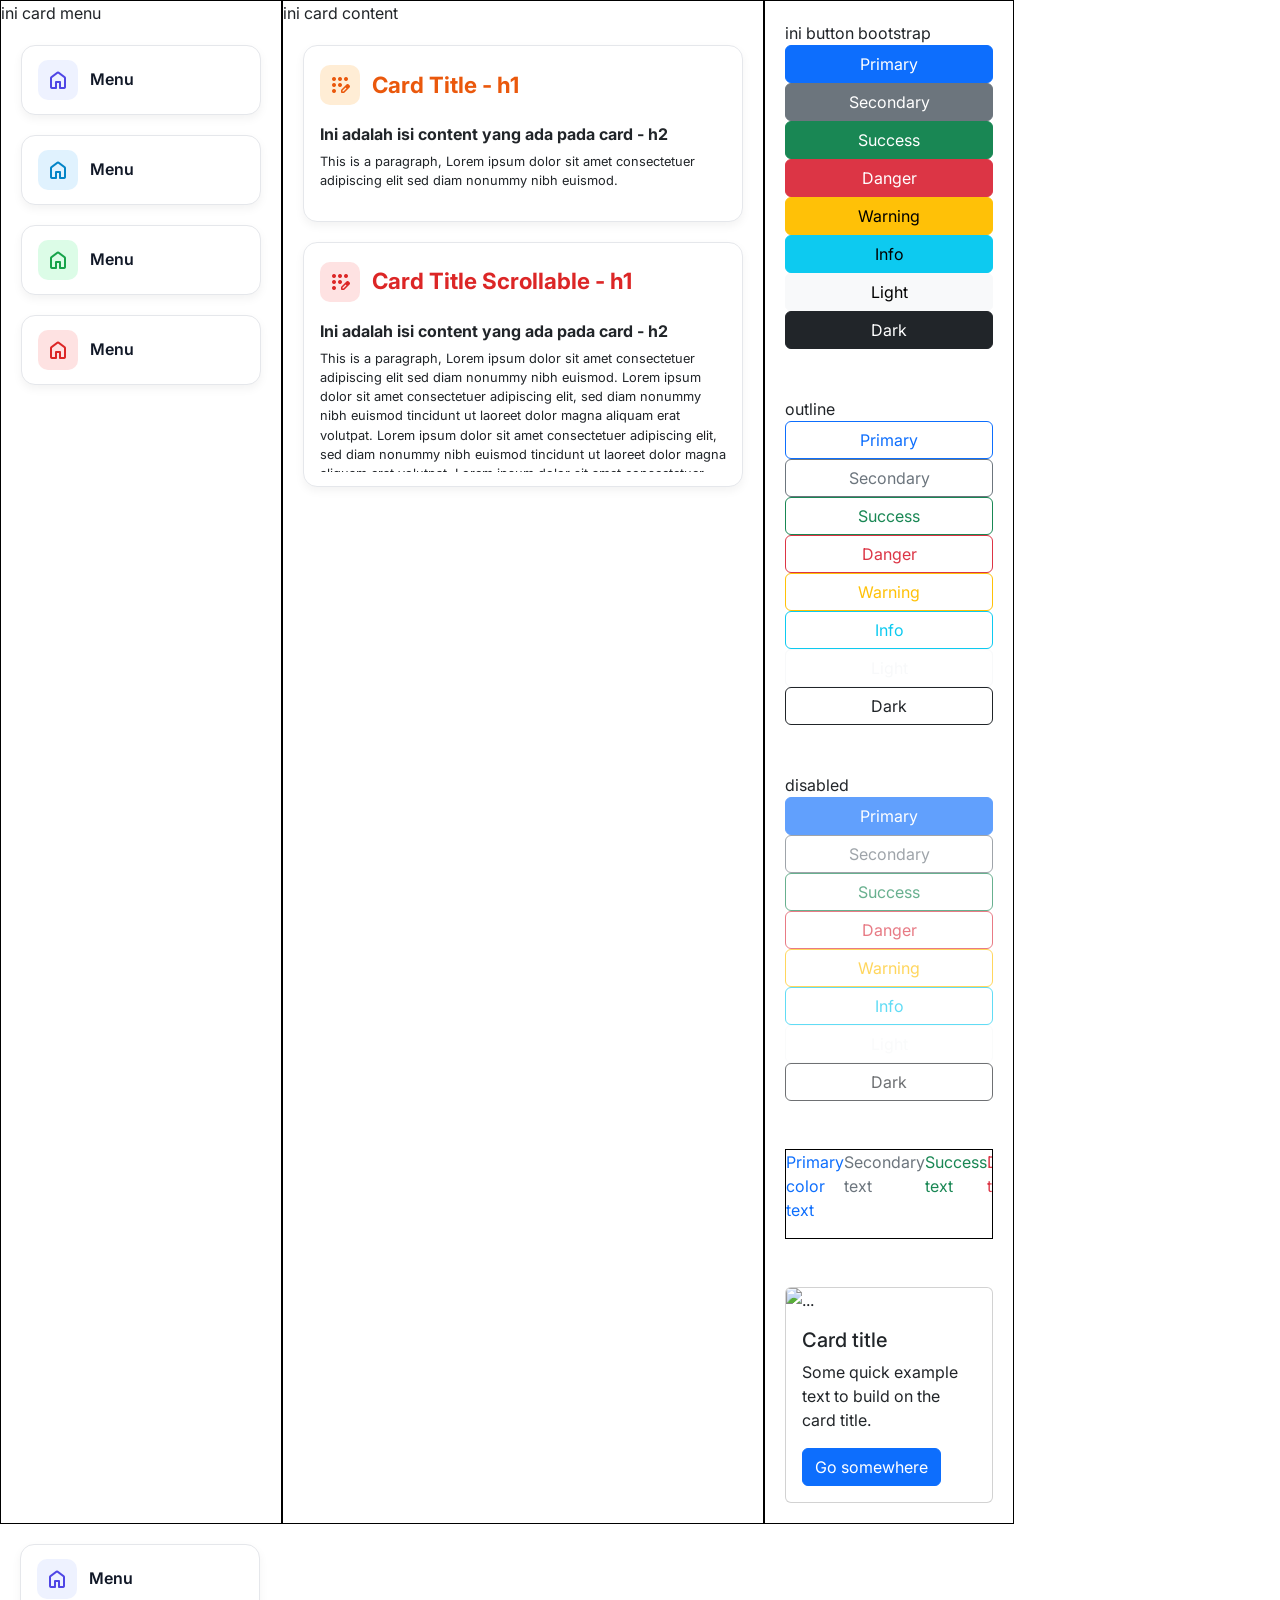
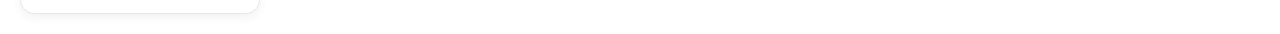
==== index.html @ 8ae50ad9 "first commit" ====
<!DOCTYPE html>
<html lang="en">
<head>
    <meta charset="UTF-8">
    <meta name="viewport" content="width=device-width, initial-scale=1.0">
    <title>Base Website Ref</title>
    <link rel="stylesheet" href="./style.css">
</head>
<body>

    <!-- start of card menu -->
    <div style="display: block; border: 1px solid black;"> ini card menu
        <!-- menu card button type -->
        <div class="card-menu" style="margin: 20px">
            <span class="material-symbols-rounded purple-icon">
                Home
            </span>
            <h1>Menu</h1>
        </div>



        <!-- menu card button type -->
        <div class="card-menu" style="margin: 20px">
            <span class="material-symbols-rounded blue-icon">
                Home
            </span>
            <h1>Menu</h1>
        </div>
        <!-- menu card button type -->
        <div class="card-menu" style="margin: 20px;">
            <span class="material-symbols-rounded green-icon">
                Home
            </span>
            <h1>Menu</h1>
        </div>
        <!-- menu card button type -->
        <div class="card-menu" style="margin: 20px;">
            <span class="material-symbols-rounded red-icon">
                Home
            </span>
            <h1>Menu</h1>
        </div>
    </div>
    <!-- end of card menu -->

    <!-- start of card content -->
    <div style="display: block; border: 1px solid black; width: 100%; max-width: fit-content; overflow-x: visible;"> ini card content

        <!-- content card type -->
        <div class="card-content" style="margin: 20px;" data-aos="fade-up">
            <div class="card-content-header">
                <span class="material-symbols-rounded orange-icon">
                app_registration
                </span>
                <h1 class="orange-text">Card Title - h1</h1>
            </div>
            <div class="card-content-body">
                <h2>Ini adalah isi content yang ada pada card - h2</h2>
                <p>This is a paragraph, Lorem ipsum dolor sit amet consectetuer adipiscing elit sed diam nonummy nibh euismod.</p>
            </div>
        </div>




        <!-- content card type -->
        <div class="card-content" style="margin: 20px;" data-aos="fade-up">
            <div class="card-content-header">
                <span class="material-symbols-rounded red-icon">
                app_registration
                </span>
                <h1 class="red-text">Card Title Scrollable - h1</h1>
            </div>
            <div class="card-content-body scrollable">
                <h2>Ini adalah isi content yang ada pada card - h2</h2>
                <p>This is a paragraph, Lorem ipsum dolor sit amet consectetuer adipiscing elit sed diam nonummy nibh euismod. Lorem ipsum dolor sit amet consectetuer adipiscing elit, sed diam nonummy nibh euismod tincidunt ut laoreet dolor magna aliquam erat volutpat.
                    Lorem ipsum dolor sit amet consectetuer adipiscing elit, sed diam nonummy nibh euismod tincidunt ut laoreet dolor magna aliquam erat volutpat.
                    Lorem ipsum dolor sit amet consectetuer adipiscing elit, sed diam nonummy nibh euismod tincidunt ut laoreet dolor magna aliquam erat volutpat.
                </p>
            </div>
        </div>
    </div>
    <!-- end of card content -->


    <!-- start of bootstrap library test -->
    <div style="display: flex; flex-direction: column; border: 1px solid black; width: 100%; max-width: fit-content; overflow-x: visible; padding: 20px; width: 250px;"> ini button bootstrap<br>

            <button class="btn btn-primary">Primary</button>
            <button class="btn btn-secondary">Secondary</button>
            <button class="btn btn-success">Success</button>
            <button class="btn btn-danger">Danger</button>
            <button class="btn btn-warning">Warning</button>
            <button class="btn btn-info">Info</button>
            <button class="btn btn-light">Light</button>
            <button class="btn btn-dark">Dark</button>

            <br><br>outline<br>

            <button class="btn btn-outline-primary">Primary</button>
            <button class="btn btn-outline-secondary">Secondary</button>
            <button class="btn btn-outline-success">Success</button>
            <button class="btn btn-outline-danger">Danger</button>
            <button class="btn btn-outline-warning">Warning</button>
            <button class="btn btn-outline-info">Info</button>
            <button class="btn btn-outline-light">Light</button>
            <button class="btn btn-outline-dark">Dark</button>

            <br><br>disabled<br>
            
            <button class="btn btn-primary disabled">Primary</button>
            <button class="btn btn-outline-secondary disabled">Secondary</button>
            <button class="btn btn-outline-success disabled">Success</button>
            <button class="btn btn-outline-danger disabled">Danger</button>
            <button class="btn btn-outline-warning disabled">Warning</button>
            <button class="btn btn-outline-info disabled">Info</button>
            <button class="btn btn-outline-light disabled">Light</button>
            <button class="btn btn-outline-dark disabled">Dark</button>

            <br><br>

            <div style="display: flex; overflow: scroll; border: 1px solid black;" class="fs-6">
                <p class="text-primary">Primary color text</p>
                <p class="text-secondary">Secondary text</p>
                <p class="text-success">Success text</p>
                <p class="text-danger">Danger text</p>
                <p class="text-warning">Warning text</p>
                <p class="text-info">Info text</p>
                <p class="text-light">Light text</p>
                <p class="text-dark">Dark text</p>
                <p class="text-muted">Muted gray text</p>
            </div>

            <br><br>

            <div class="card">
                <img src="..." class="card-img-top" alt="...">
                <div class="card-body">
                    <h5 class="card-title">Card title</h5>
                    <p class="card-text">Some quick example text to build on the card title.</p>
                    <a href="#" class="btn btn-primary">Go somewhere</a>
                </div>
            </div>
    </div>
    <!-- end of bootstrap library test -->


    <!-- start of sidebar navbar -->
     <!-- menu card button type -->
        <div class="sidebar-menu">
            <div class="card-menu" style="margin: 20px">
                <span class="material-symbols-rounded purple-icon">
                    Home
                </span>
                <h1>Menu</h1>
            </div>
        </div>



    <!-- Script Ref -->
    <!-- Bootstrap Script -->
    <script src="https://cdn.jsdelivr.net/npm/bootstrap@5.3.3/dist/js/bootstrap.bundle.min.js"></script>

    <!-- AOS Script -->
    <script src="https://unpkg.com/aos@2.3.1/dist/aos.js"></script>
    <script>
        AOS.init({
        easing: 'ease-out',
        duration: 800,
        once: true
        });
    </script>


</body>
</html>
---- style.css ----
/* Google Fonts */
@import url('https://fonts.googleapis.com/css2?family=Open+Sans:wght@300..800&family=Signika:wght@300..700&family=Inter:wght@100..900&display=swap');

/* Bootstrap 5.3.3 */
@import url('https://cdn.jsdelivr.net/npm/bootstrap@5.3.3/dist/css/bootstrap.min.css');

/* Material Symbols Rounded ver */
@import url('https://fonts.googleapis.com/css2?family=Material+Symbols+Rounded:opsz,wght,FILL,GRAD@20..48,100..700,0..1,-50..200');

/* AOS (Animate On Scroll) */
@import url('https://unpkg.com/aos@2.3.1/dist/aos.css');


html, body {
    overflow: visible;
    margin: 0px;
    padding: 0px;
    display: flex;
    flex-wrap: wrap;
    font-family: 'Inter', sans-serif;
    width: 100%;
}

:root {
    /* Base Color */
    --white: #ffffff;
    --black: #111827;

    /* Outline Border Color */
    --border: #e5e7eb;
    --border-hover:  #d1d5db;

    /* Purple */
    --purple-bg: #eef2ff;
    --purple-color: #4f46e5;

    /* Blue */
    --blue-bg: #e0f2fe;
    --blue-color: #0284c7;

    /* Green */
    --green-bg: #dcfce7;
    --green-color: #16a34a;

    /* Red */
    --red-bg: #fee2e2;
    --red-color: #dc2626;

    /* Orange */
    --orange-bg: #ffedd5;
    --orange-color: #ea580c;
}

/* START OF COLOR CUSTOMIZATION */
.purple-icon {
    background: var(--purple-bg);
    color: var(--purple-color);
}

.blue-icon {
    background: var(--blue-bg);
    color: var(--blue-color);
}

.purple-icon {
    background: var(--purple-bg);
    color: var(--purple-color);
}

.green-icon {
    background: var(--green-bg);
    color: var(--green-color);
}

.red-icon {
    background: var(--red-bg);
    color: var(--red-color);
}

.orange-icon {
    background: var(--orange-bg);
    color: var(--orange-color);
}

/* TEXT COLOR CUSTOMIZATION */
.purple-text {
    color: var(--purple-color);
}

.blue-text {
    color: var(--blue-color);
}

.purple-text {
    color: var(--purple-color);
}

.green-text {
    color: var(--green-color);
}

.red-text {
    color: var(--red-color);
}

.orange-text {
    color: var(--orange-color);
}

/* END OF COLOR CUSTOMIZATION */


/* START OF CARD MENU */
/* Card */
.card-menu {
    display: flex;
    align-items: center;
    gap: 12px;

    width: 240px;
    height: fit-content;
    padding: 14px 16px;

    background: var(--white);
    border-radius: 14px;
    border: 1px solid var(--border);

    box-shadow: 0 4px 10px rgba(0,0,0,0.05);
    cursor: pointer;
    transition: all 0.2s ease;
}

/* Hover effect */
.card-menu:hover {
    transform: translateY(-3px);
    box-shadow: 0 10px 20px rgba(0,0,0,0.08);
    border-color: var(--border-hover);
}

/* Icon */
.card-menu span {
    display: flex;
    align-items: center;
    justify-content: center;

    width: 40px;
    height: 40px;

    border-radius: 10px;
}

/* Title */
.card-menu h1 {
    font-size: 1rem;
    font-weight: 600;
    color: var(--black);
    margin: 0;
}
/* END OF CARD MENU */



/* START OF CARD CONTENT */
/* Card */
.card-content {
    max-width: 440px;
    height: fit-content;
    padding: 14px 16px;

    background: var(--white);
    border-radius: 14px;
    border: 1px solid var(--border);

    box-shadow: 0 4px 10px rgba(0,0,0,0.05);
    transition: all 0.2s ease;
}

.card-content-header {
    display: flex;
    align-items: center;
    gap: 12px;
    padding: 5px 0px 20px 0px;
}

/* Icon */
.card-content-header span {
    display: flex;
    align-items: center;
    justify-content: center;

    width: 40px;
    height: 40px;

    border-radius: 10px;
}

.card-content-header h1 {
    font-size: 1.4rem;
    font-weight: 700;
    margin: 0;
}

.card-content-body h2 {
    font-weight: 700;
    font-size: 1rem;
}

.card-content-body p {
    font-weight: 400;
    font-size: 0.8rem;
}

.card-content-body.scrollable {
    max-height: 150px;
    overflow-y: auto;
    overflow-x: hidden;
}
/* END OF CARD CONTENT */




/* START OF SIDEBAR */

.sidebar-menu {
    display: flex;
    flex-direction: column;
    gap: 5px;
}
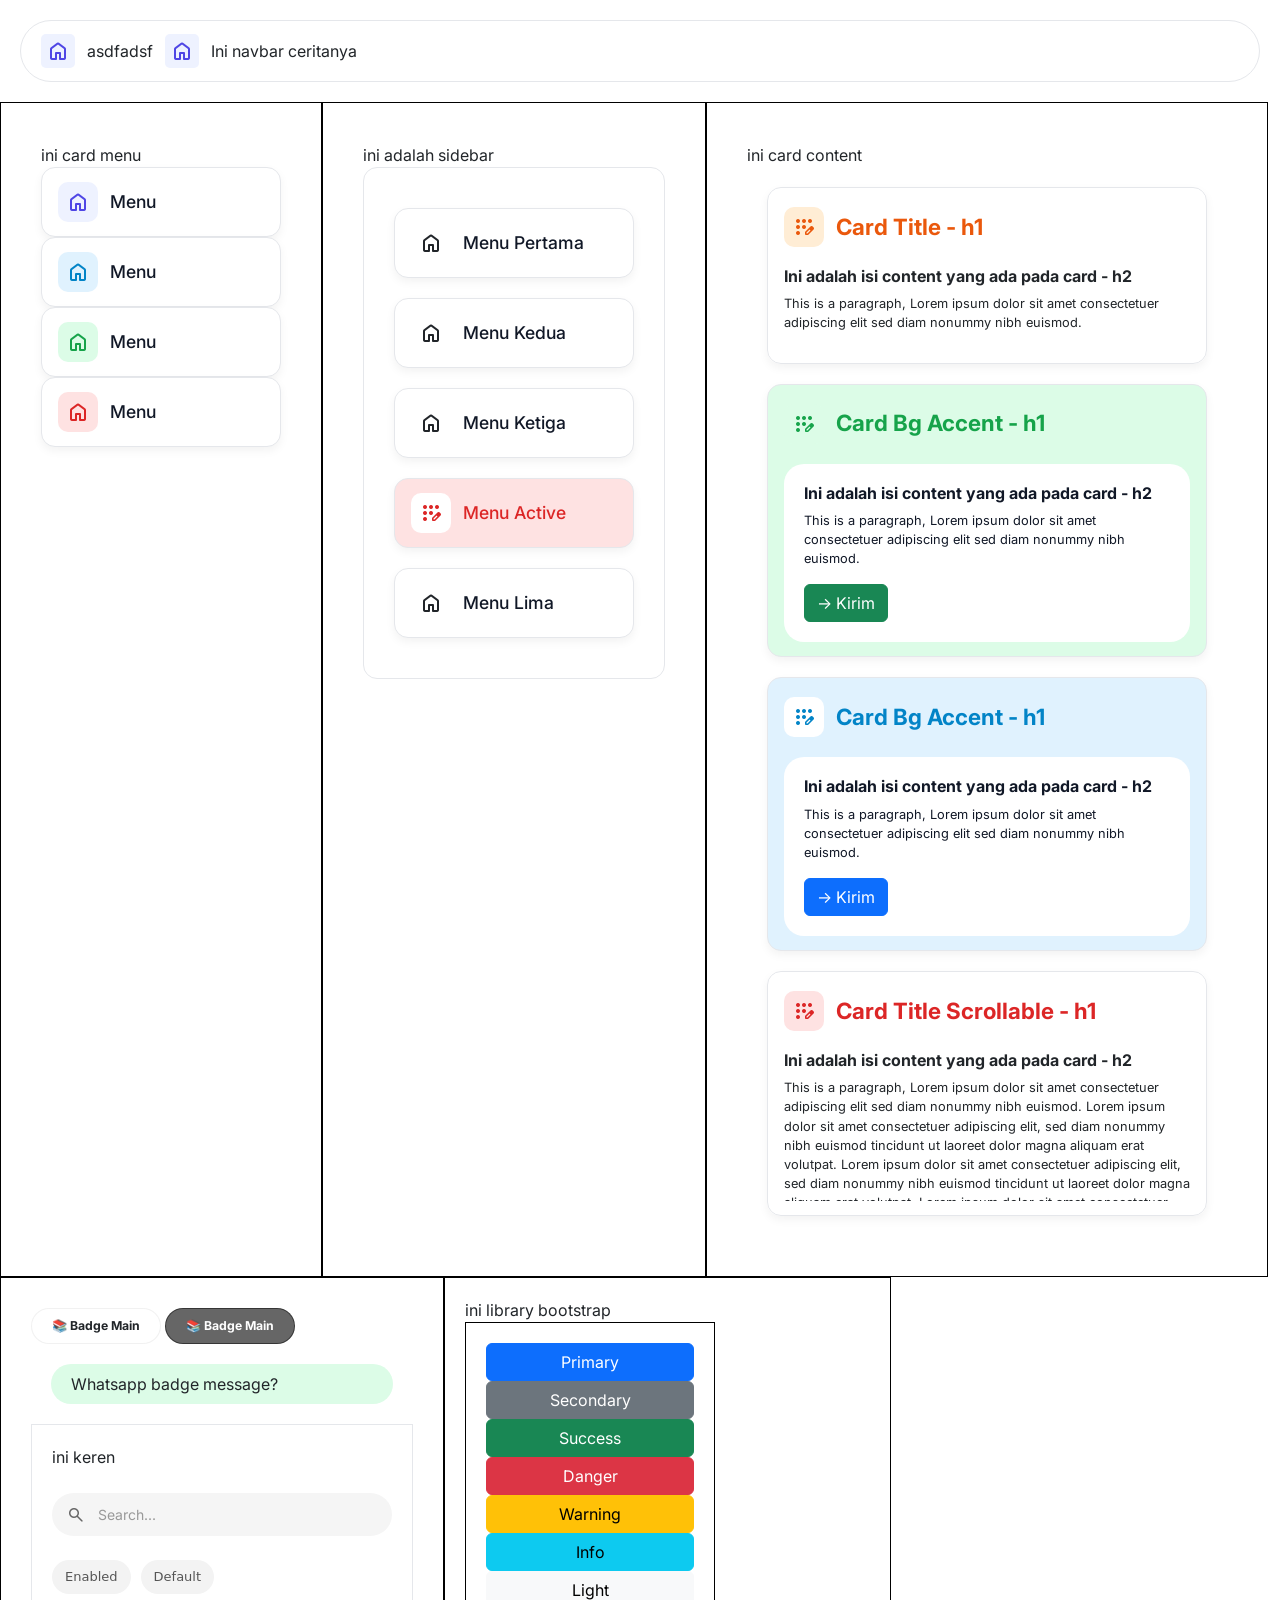
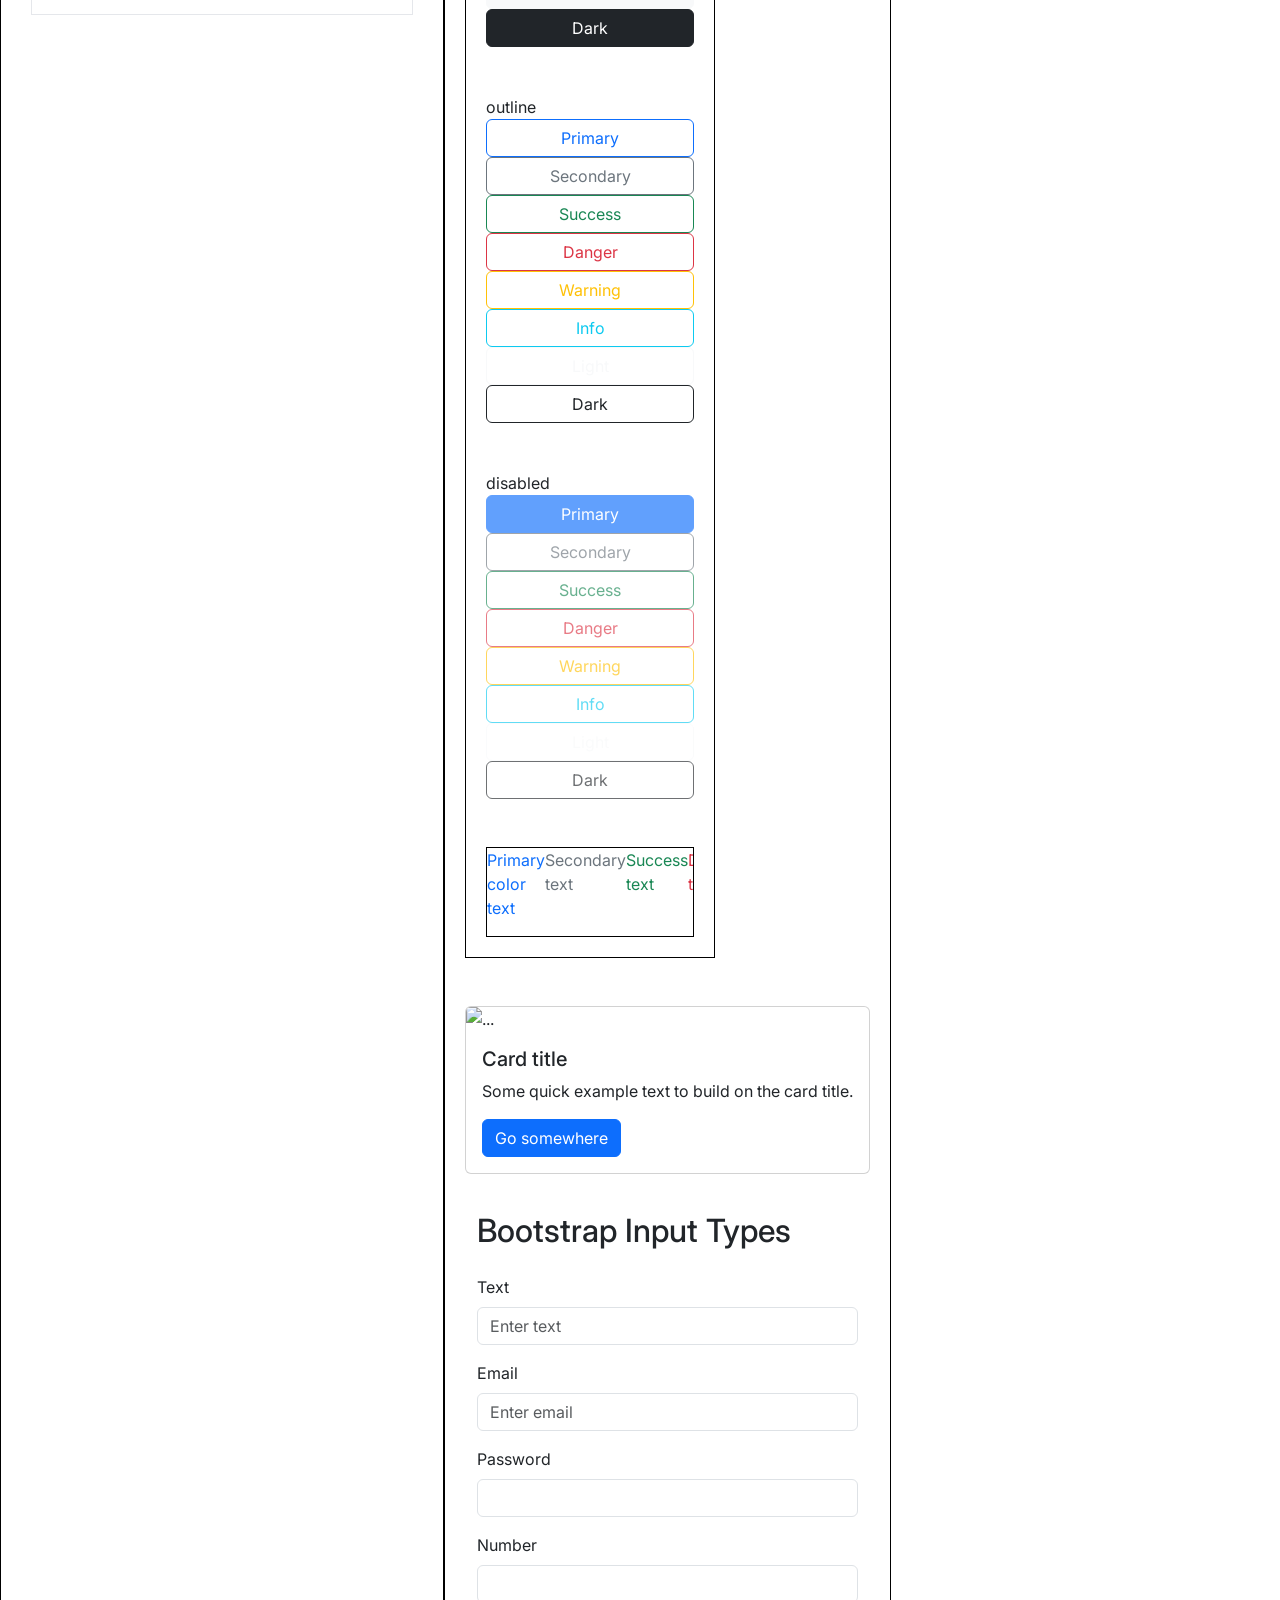
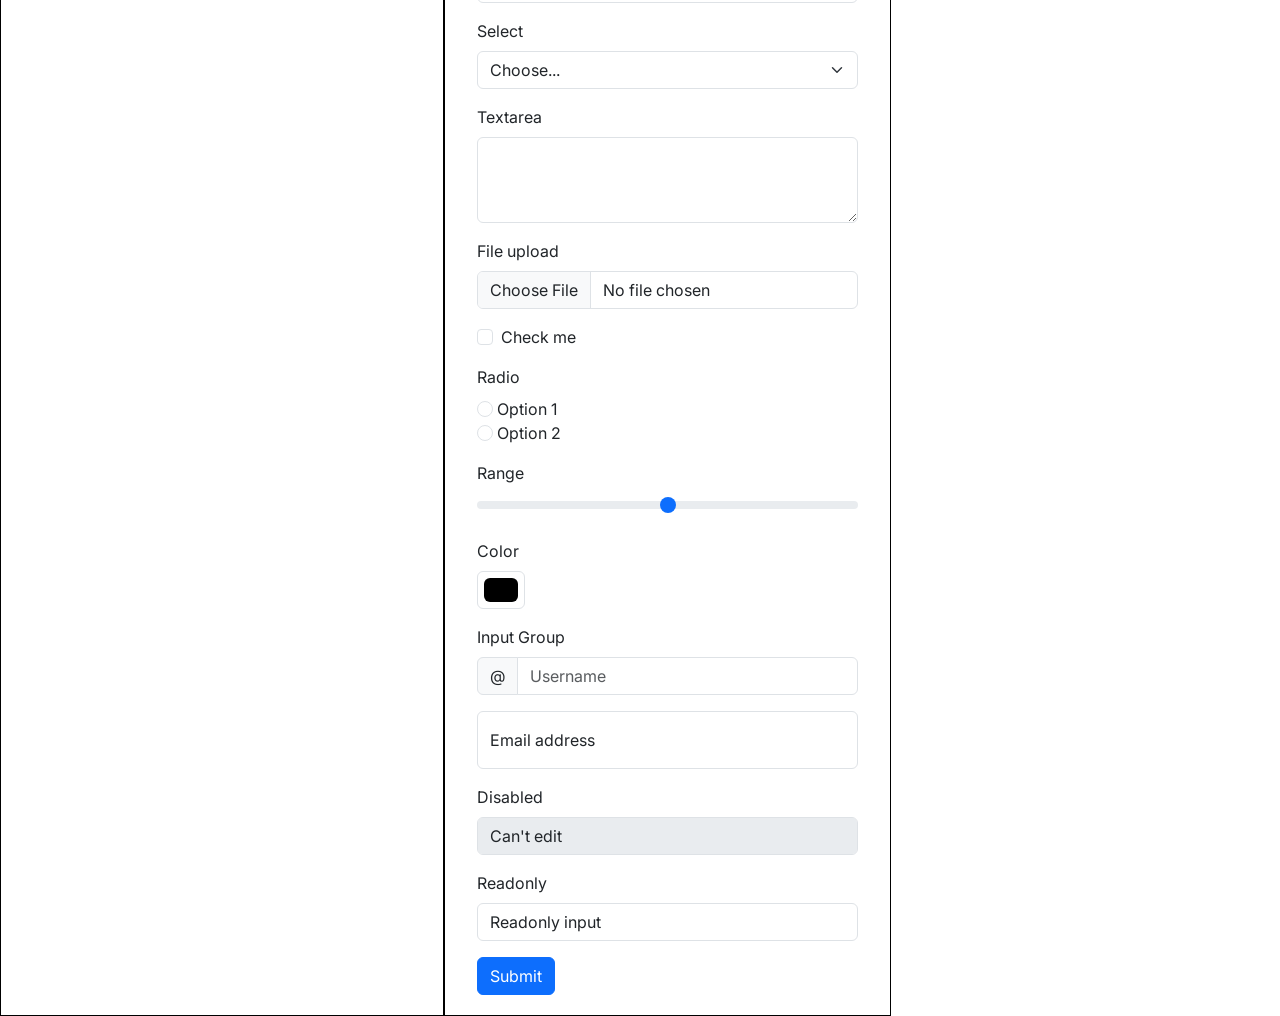
==== commit a9e2b673: "Add files via upload" ====
--- a/index.html
+++ b/index.html
@@ -8,11 +8,44 @@
 </head>
 <body>
 
+    <!-- start of navbar dynamic test -->
+    <div style="display: flex; align-items: center; gap: 12px; padding: 30px 20px; width: 100%; height: 2rem; border: 1px solid var(--border); border-radius: 50px; margin: 20px">
+
+        <div>
+            <span class="material-symbols-rounded purple-color" style="padding: 5px; border-radius: 5px;">
+                Home
+            </span>
+        </div>
+
+        <div>
+            asdfadsf
+        </div>
+
+        <div>
+            <span class="material-symbols-rounded purple-color" style="padding: 5px; border-radius: 5px;">
+                Home
+            </span>
+        </div>
+
+        <div>Ini navbar ceritanya</div>
+
+
+
+
+    </div>
+
+
+
+    <!-- end of navbar dynamic test -->
+
+
+
+
     <!-- start of card menu -->
-    <div style="display: block; border: 1px solid black;"> ini card menu
+    <div style="display: block; border: 1px solid black; padding: 40px 40px;"> ini card menu
         <!-- menu card button type -->
-        <div class="card-menu" style="margin: 20px">
-            <span class="material-symbols-rounded purple-icon">
+        <div class="card-menu">
+            <span class="material-symbols-rounded purple-color">
                 Home
             </span>
             <h1>Menu</h1>
@@ -21,22 +54,22 @@
 
 
         <!-- menu card button type -->
-        <div class="card-menu" style="margin: 20px">
-            <span class="material-symbols-rounded blue-icon">
+        <div class="card-menu">
+            <span class="material-symbols-rounded blue-color">
                 Home
             </span>
             <h1>Menu</h1>
         </div>
         <!-- menu card button type -->
-        <div class="card-menu" style="margin: 20px;">
-            <span class="material-symbols-rounded green-icon">
+        <div class="card-menu">
+            <span class="material-symbols-rounded green-color">
                 Home
             </span>
             <h1>Menu</h1>
         </div>
         <!-- menu card button type -->
-        <div class="card-menu" style="margin: 20px;">
-            <span class="material-symbols-rounded red-icon">
+        <div class="card-menu">
+            <span class="material-symbols-rounded red-color">
                 Home
             </span>
             <h1>Menu</h1>
@@ -44,13 +77,65 @@
     </div>
     <!-- end of card menu -->
 
+
+
+    <div style="border: 1px solid black; padding: 40px 40px;">ini adalah sidebar
+
+    <!-- start of sidebar navbar -->
+            <div class="sidebar">
+                <div class="card-menu bg-hover-p">
+                    <span class="material-symbols-rounded white-color">
+                        Home
+                    </span>
+                    <h1>Menu Pertama</h1>
+                </div>
+
+
+
+                <div class="card-menu bg-hover-b">
+                    <span class="material-symbols-rounded white-color">
+                        Home
+                    </span>
+                    <h1>Menu Kedua</h1>
+                </div>
+                <div class="card-menu bg-hover-g">
+                    <span class="material-symbols-rounded white-color">
+                        Home
+                    </span>
+                    <h1>Menu Ketiga</h1>
+                </div>
+                <div class="card-menu bg-active-r">
+                    <span class="material-symbols-rounded white-color">
+                        app_registration
+                    </span>
+                    <h1>Menu Active</h1>
+                </div>    
+                
+                <div class="card-menu bg-hover-o">
+                    <span class="material-symbols-rounded white-color">
+                        Home
+                    </span>
+                    <h1>Menu Lima</h1>
+                </div>    
+
+            </div>
+
+
+
+    </div>
+
+
+
+
+
+
     <!-- start of card content -->
-    <div style="display: block; border: 1px solid black; width: 100%; max-width: fit-content; overflow-x: visible;"> ini card content
+    <div style="display: block; border: 1px solid black; width: 100%; max-width: fit-content; overflow-x: visible; padding: 40px 40px;"> ini card content
 
         <!-- content card type -->
-        <div class="card-content" style="margin: 20px;" data-aos="fade-up">
+        <div class="card-content" data-aos="fade-up" style="margin: 20px 20px;">
             <div class="card-content-header">
-                <span class="material-symbols-rounded orange-icon">
+                <span class="material-symbols-rounded orange-color">
                 app_registration
                 </span>
                 <h1 class="orange-text">Card Title - h1</h1>
@@ -61,13 +146,44 @@
             </div>
         </div>
 
-
-
-
         <!-- content card type -->
-        <div class="card-content" style="margin: 20px;" data-aos="fade-up">
+        <div class="card-content green-color" data-aos="fade-up" style="margin: 20px 20px; ">
             <div class="card-content-header">
-                <span class="material-symbols-rounded red-icon">
+                <span class="material-symbols-rounded green-color">
+                app_registration
+                </span>
+                <h1 class="green-text">Card Bg Accent - h1</h1>
+            </div>
+            <div class="card-content-body bg-invert">
+                <h2>Ini adalah isi content yang ada pada card - h2</h2>
+                <p>This is a paragraph, Lorem ipsum dolor sit amet consectetuer adipiscing elit sed diam nonummy nibh euismod.</p>
+                <button class="btn btn-success">-> Kirim</button>
+            </div>
+        </div>
+
+
+        <!-- content card type -->
+        <div class="card-content blue-color" data-aos="fade-up" style="margin: 20px 20px; ">
+            <div class="card-content-header">
+                <span class="material-symbols-rounded white-color">
+                app_registration
+                </span>
+                <h1 class="blue-text">Card Bg Accent - h1</h1>
+            </div>
+            <div class="card-content-body bg-invert">
+                <h2>Ini adalah isi content yang ada pada card - h2</h2>
+                <p>This is a paragraph, Lorem ipsum dolor sit amet consectetuer adipiscing elit sed diam nonummy nibh euismod.</p>
+                <button class="btn btn-primary">-> Kirim</button>
+            </div>
+        </div>
+
+
+
+
+        <!-- content card type -->
+        <div class="card-content" data-aos="fade-up" style="margin: 20px 20px;">
+            <div class="card-content-header">
+                <span class="material-symbols-rounded red-color">
                 app_registration
                 </span>
                 <h1 class="red-text">Card Title Scrollable - h1</h1>
@@ -84,9 +200,90 @@
     <!-- end of card content -->
 
 
+
+
+
+
+
+
+    <!-- start of badge and other... -->
+
+    <div style="border: 1px solid black; padding: 30px; background-color: rgb(255, 255, 255);">
+
+        <div class="badge-main">
+            <div class="fw-bold small text-dark">📚 Badge Main</div>
+        </div>
+
+        <div class="badge-main-dark">
+            <div class="fw-bold small text-white">📚 Badge Main</div>
+        </div>
+
+        <div style="padding: 8px 20px; margin: 20px 20px; border-radius: 500px; background-color: var(--green-bg);">
+            Whatsapp badge message?
+        </div>
+
+
+
+        <div style="border: 1px solid var(--border); padding: 20px">ini keren<br><br>
+
+            <div class="search-bar">
+                <span class="material-symbols-rounded icon">search</span>
+                <input type="text" placeholder="Search...">
+            </div>
+            
+            <br>
+
+            <div class="tag-main">
+                <div class="tag">Enabled</div>
+                <div class="tag">Default</div>
+            </div>
+
+            <script>
+                document.querySelectorAll(".tag").forEach(tag => {
+                    tag.addEventListener("click", () => {
+                    if (tag.dataset.state === "disabled") return;
+
+                    // toggle state
+                    tag.dataset.state = tag.dataset.state === "on" ? "off" : "on";
+                    });
+                });
+            </script>
+
+
+        </div>
+
+
+    </div>
+
+
+
+
+
+
+
+
+
+
+
+
+
+
+
+
+
+
+
+
+
+
+
+
+
+
     <!-- start of bootstrap library test -->
-    <div style="display: flex; flex-direction: column; border: 1px solid black; width: 100%; max-width: fit-content; overflow-x: visible; padding: 20px; width: 250px;"> ini button bootstrap<br>
-
+    <div style="display: flex; flex-direction: column; border: 1px solid black; width: 100%; max-width: fit-content; overflow-x: visible; padding: 20px;"> ini library bootstrap<br>
+
+        <div style="display: flex; flex-direction: column; border: 1px solid black; width: 100%; max-width: fit-content; overflow-x: visible; padding: 20px; width: 250px;">
             <button class="btn btn-primary">Primary</button>
             <button class="btn btn-secondary">Secondary</button>
             <button class="btn btn-success">Success</button>
@@ -120,7 +317,9 @@
 
             <br><br>
 
-            <div style="display: flex; overflow: scroll; border: 1px solid black;" class="fs-6">
+            
+
+            <div style="display: flex; overflow-x: scroll; border: 1px solid black;" class="fs-6">
                 <p class="text-primary">Primary color text</p>
                 <p class="text-secondary">Secondary text</p>
                 <p class="text-success">Success text</p>
@@ -132,6 +331,8 @@
                 <p class="text-muted">Muted gray text</p>
             </div>
 
+        </div>
+
             <br><br>
 
             <div class="card">
@@ -142,20 +343,129 @@
                     <a href="#" class="btn btn-primary">Go somewhere</a>
                 </div>
             </div>
+        
+        
+
+
+    <div class="container">
+
+
+        <h2 class="mb-4"><br>Bootstrap Input Types</h2>
+
+
+            <!-- Text -->
+            <div class="mb-3">
+            <label class="form-label">Text</label>
+            <input type="text" class="form-control" placeholder="Enter text">
+            </div>
+
+            <!-- Email -->
+            <div class="mb-3">
+            <label class="form-label">Email</label>
+            <input type="email" class="form-control" placeholder="Enter email">
+            </div>
+
+            <!-- Password -->
+            <div class="mb-3">
+            <label class="form-label">Password</label>
+            <input type="password" class="form-control">
+            </div>
+
+            <!-- Number -->
+            <div class="mb-3">
+            <label class="form-label">Number</label>
+            <input type="number" class="form-control">
+            </div>
+
+            <!-- Select -->
+            <div class="mb-3">
+            <label class="form-label">Select</label>
+            <select class="form-select">
+                <option selected>Choose...</option>
+                <option>Option 1</option>
+                <option>Option 2</option>
+            </select>
+            </div>
+
+            <!-- Textarea -->
+            <div class="mb-3">
+            <label class="form-label">Textarea</label>
+            <textarea class="form-control" rows="3"></textarea>
+            </div>
+
+            <!-- File -->
+            <div class="mb-3">
+            <label class="form-label">File upload</label>
+            <input type="file" class="form-control">
+            </div>
+
+            <!-- Checkbox -->
+            <div class="mb-3 form-check">
+            <input type="checkbox" class="form-check-input">
+            <label class="form-check-label">Check me</label>
+            </div>
+
+            <!-- Radio -->
+            <div class="mb-3">
+            <label class="form-label">Radio</label><br>
+            <input type="radio" name="r1" class="form-check-input"> Option 1
+            <br>
+            <input type="radio" name="r1" class="form-check-input"> Option 2
+            </div>
+
+            <!-- Range -->
+            <div class="mb-3">
+            <label class="form-label">Range</label>
+            <input type="range" class="form-range">
+            </div>
+
+            <!-- Color -->
+            <div class="mb-3">
+            <label class="form-label">Color</label>
+            <input type="color" class="form-control form-control-color">
+            </div>
+
+            <!-- Input Group -->
+            <div class="mb-3">
+            <label class="form-label">Input Group</label>
+            <div class="input-group">
+                <span class="input-group-text">@</span>
+                <input type="text" class="form-control" placeholder="Username">
+            </div>
+            </div>
+
+            <!-- Floating Label -->
+            <div class="form-floating mb-3">
+            <input type="email" class="form-control" placeholder="name@example.com">
+            <label>Email address</label>
+            </div>
+
+            <!-- Disabled -->
+            <div class="mb-3">
+            <label class="form-label">Disabled</label>
+            <input type="text" class="form-control" disabled value="Can't edit">
+            </div>
+
+            <!-- Readonly -->
+            <div class="mb-3">
+            <label class="form-label">Readonly</label>
+            <input type="text" class="form-control" readonly value="Readonly input">
+            </div>
+
+            <button type="submit" class="btn btn-primary">Submit</button>
+
+    </div>
+            
+
+
     </div>
     <!-- end of bootstrap library test -->
 
 
-    <!-- start of sidebar navbar -->
-     <!-- menu card button type -->
-        <div class="sidebar-menu">
-            <div class="card-menu" style="margin: 20px">
-                <span class="material-symbols-rounded purple-icon">
-                    Home
-                </span>
-                <h1>Menu</h1>
-            </div>
-        </div>
+
+
+
+    
 
 
 
--- a/style.css
+++ b/style.css
@@ -53,34 +53,34 @@
 }
 
 /* START OF COLOR CUSTOMIZATION */
-.purple-icon {
+
+.blue-color {
+    background: var(--blue-bg);
+    color: var(--blue-color);
+}
+
+.purple-color {
     background: var(--purple-bg);
     color: var(--purple-color);
 }
 
-.blue-icon {
-    background: var(--blue-bg);
-    color: var(--blue-color);
-}
-
-.purple-icon {
-    background: var(--purple-bg);
-    color: var(--purple-color);
-}
-
-.green-icon {
+.green-color {
     background: var(--green-bg);
     color: var(--green-color);
 }
 
-.red-icon {
+.red-color {
     background: var(--red-bg);
     color: var(--red-color);
 }
 
-.orange-icon {
+.orange-color {
     background: var(--orange-bg);
     color: var(--orange-color);
+}
+
+.white-color {
+    background: var(--white);
 }
 
 /* TEXT COLOR CUSTOMIZATION */
@@ -92,10 +92,6 @@
     color: var(--blue-color);
 }
 
-.purple-text {
-    color: var(--purple-color);
-}
-
 .green-text {
     color: var(--green-color);
 }
@@ -106,6 +102,14 @@
 
 .orange-text {
     color: var(--orange-color);
+}
+
+.white-text {
+    background: var(--white);
+}
+
+.black-text {
+    background: var(--black);
 }
 
 /* END OF COLOR CUSTOMIZATION */
@@ -152,13 +156,197 @@
 
 /* Title */
 .card-menu h1 {
-    font-size: 1rem;
-    font-weight: 600;
+    font-size: 1.1rem;
+    font-weight: 500;
     color: var(--black);
     margin: 0;
 }
 /* END OF CARD MENU */
 
+
+
+
+
+
+
+
+/* START OF CUSTOMIZATION OF COLOR HOVER MENU */
+
+
+.bg-hover-p:hover {
+    background-color: var(--purple-bg);
+    color: var(--purple-color);
+}
+
+.bg-hover-p:hover h1 {
+    color: var(--purple-color);
+}
+
+.bg-hover-b:hover {
+    background: var(--blue-bg);
+    color: var(--blue-color);
+}
+
+.bg-hover-b:hover h1 {
+    color: var(--blue-color);
+}
+
+.bg-hover-g:hover {
+    background: var(--green-bg);
+    color: var(--green-color);
+}
+
+.bg-hover-g:hover h1 {
+    color: var(--green-color);
+}
+
+.bg-hover-r:hover {
+    background: var(--red-bg);
+    color: var(--red-color);
+}
+
+.bg-hover-r:hover h1 {
+    color: var(--red-color);
+}
+
+.bg-hover-o:hover {
+    background: var(--orange-bg);
+    color: var(--orange-color);
+}
+
+.bg-hover-o:hover h1 {
+    color: var(--orange-color);
+}
+
+/* END OF CUSTOMIZATION OF COLOR HOVER MENU */
+
+/* START OF CUSTOMIZATION OF COLOR HOVER MENU */
+
+
+.bg-active-p {
+    background-color: var(--purple-bg);
+    color: var(--purple-color);
+}
+
+.bg-active-p h1 {
+    color: var(--purple-color);
+}
+
+.bg-active-b {
+    background: var(--blue-bg);
+    color: var(--blue-color);
+}
+
+.bg-active-b h1 {
+    color: var(--blue-color);
+}
+
+.bg-active-g {
+    background: var(--green-bg);
+    color: var(--green-color);
+}
+
+.bg-active-g h1 {
+    color: var(--green-color);
+}
+
+.bg-active-r {
+    background: var(--red-bg);
+    color: var(--red-color);
+}
+
+.bg-active-r h1 {
+    color: var(--red-color);
+}
+
+.bg-active-o{
+    background: var(--orange-bg);
+    color: var(--orange-color);
+}
+
+.bg-active-o h1 {
+    color: var(--orange-color);
+}
+
+/* END OF CUSTOMIZATION OF COLOR HOVER MENU */
+
+
+
+
+
+
+
+
+
+
+
+
+
+
+
+
+
+
+
+
+
+/* START OF SIDEBAR */
+.sidebar {
+    display: flex;
+    flex-direction: column;
+    width: fit-content;
+    border-radius: 14px;
+    border: 1px solid var(--border);
+    gap: 20px;
+    padding: 40px 30px;
+}
+
+/* Card */
+.sidebar-menu {
+    display: flex;
+    align-items: center;
+    gap: 12px;
+
+    width: 240px;
+    height: fit-content;
+    padding: 14px 16px;
+
+    background: var(--white);
+    border-radius: 14px;
+    border: 1px solid var(--border);
+
+    box-shadow: 0 4px 10px rgba(0,0,0,0.05);
+    cursor: pointer;
+    transition: all 0.2s ease;
+}
+
+/* THERE's STYLE FROM CARD MENU*/
+
+/* END OF SIDEBAR */
+
+
+
+
+
+
+
+
+
+
+
+
+
+
+
+
+
+
+.bg-invert{
+    background: var(--white);
+    padding: 20px 20px;
+    border-radius: 20px;
+    color: var(--black)
+}
 
 
 /* START OF CARD CONTENT */
@@ -168,7 +356,6 @@
     height: fit-content;
     padding: 14px 16px;
 
-    background: var(--white);
     border-radius: 14px;
     border: 1px solid var(--border);
 
@@ -182,6 +369,9 @@
     gap: 12px;
     padding: 5px 0px 20px 0px;
 }
+
+
+
 
 /* Icon */
 .card-content-header span {
@@ -221,10 +411,146 @@
 
 
 
-/* START OF SIDEBAR */
-
-.sidebar-menu {
-    display: flex;
-    flex-direction: column;
-    gap: 5px;
-}
+
+
+
+
+
+
+
+
+
+
+
+
+
+
+
+
+/* start of badge */
+
+.badge-main {
+    display: inline-block;
+    padding: 8px 20px;
+    border: 1px solid rgba(184, 184, 184, 0.2); /* soft transparent border */
+    background-color: rgba(255, 255, 255, 0.204); /* light transparent bg */
+    border-radius: 999px; /* pill shape */
+    backdrop-filter: blur(6px); /* glass effect */
+    -webkit-backdrop-filter: blur(6px);
+    font-size: 14px;
+    font-weight: 500;
+}
+
+.badge-main-dark {
+    display: inline-block;
+    padding: 8px 20px;
+    border: 1px solid rgba(0, 0, 0, 0.464); /* soft transparent border */
+    background-color: rgba(10, 10, 10, 0.624); /* light transparent bg */
+    border-radius: 999px; /* pill shape */
+    backdrop-filter: blur(6px); /* glass effect */
+    -webkit-backdrop-filter: blur(6px);
+    font-size: 14px;
+    font-weight: 500;
+}
+
+/* end of badge */
+
+
+
+
+/* start of search bar  */
+.search-bar {
+    width: 340px;
+    display: flex;
+    align-items: center;
+    gap: 10px;
+
+    padding: 10px 14px;
+    border-radius: 999px;
+
+    background: #f5f5f5;
+    transition: 0.2s ease;
+  }
+
+  .search-bar:hover {
+    background: #eeeeee;
+  }
+
+  .search-bar:focus-within {
+    background: #eaeaea;
+  }
+
+  .search-bar .icon {
+    font-size: 20px;
+    color: #666;
+  }
+
+  .search-bar input {
+    border: none;
+    outline: none;
+    background: transparent;
+    flex: 1;
+
+    font-size: 14px;
+    color: #222;
+  }
+
+  .search-bar input::placeholder {
+    color: #999;
+  }
+
+
+/* end of search bar */
+
+
+
+/* start of tag */
+
+
+
+.tag-main {
+  display: flex;
+  flex-wrap: wrap;
+  gap: 10px;
+  font-family: system-ui, sans-serif;
+}
+
+.tag {
+  padding: 6px 12px;
+  border-radius: 999px;
+  font-size: 13px;
+
+  background: #f3f3f3;
+  color: #555;
+
+  border: 1px solid transparent;
+  cursor: pointer;
+
+  transition: 0.15s ease;
+  user-select: none;
+}
+
+.tag:hover {
+  background: #e9e9e9;
+}
+
+/* ON / selected */
+.tag[data-state="on"] {
+  background: #111;
+  color: #fff;
+}
+
+/* DISABLED */
+.tag[data-state="disabled"] {
+  background: #f5f5f5;
+  color: #bdbdbd;
+  cursor: not-allowed;
+  pointer-events: none;
+}
+
+/* click animation */
+.tag:active {
+  transform: scale(0.96);
+}
+
+/* end of tag */
